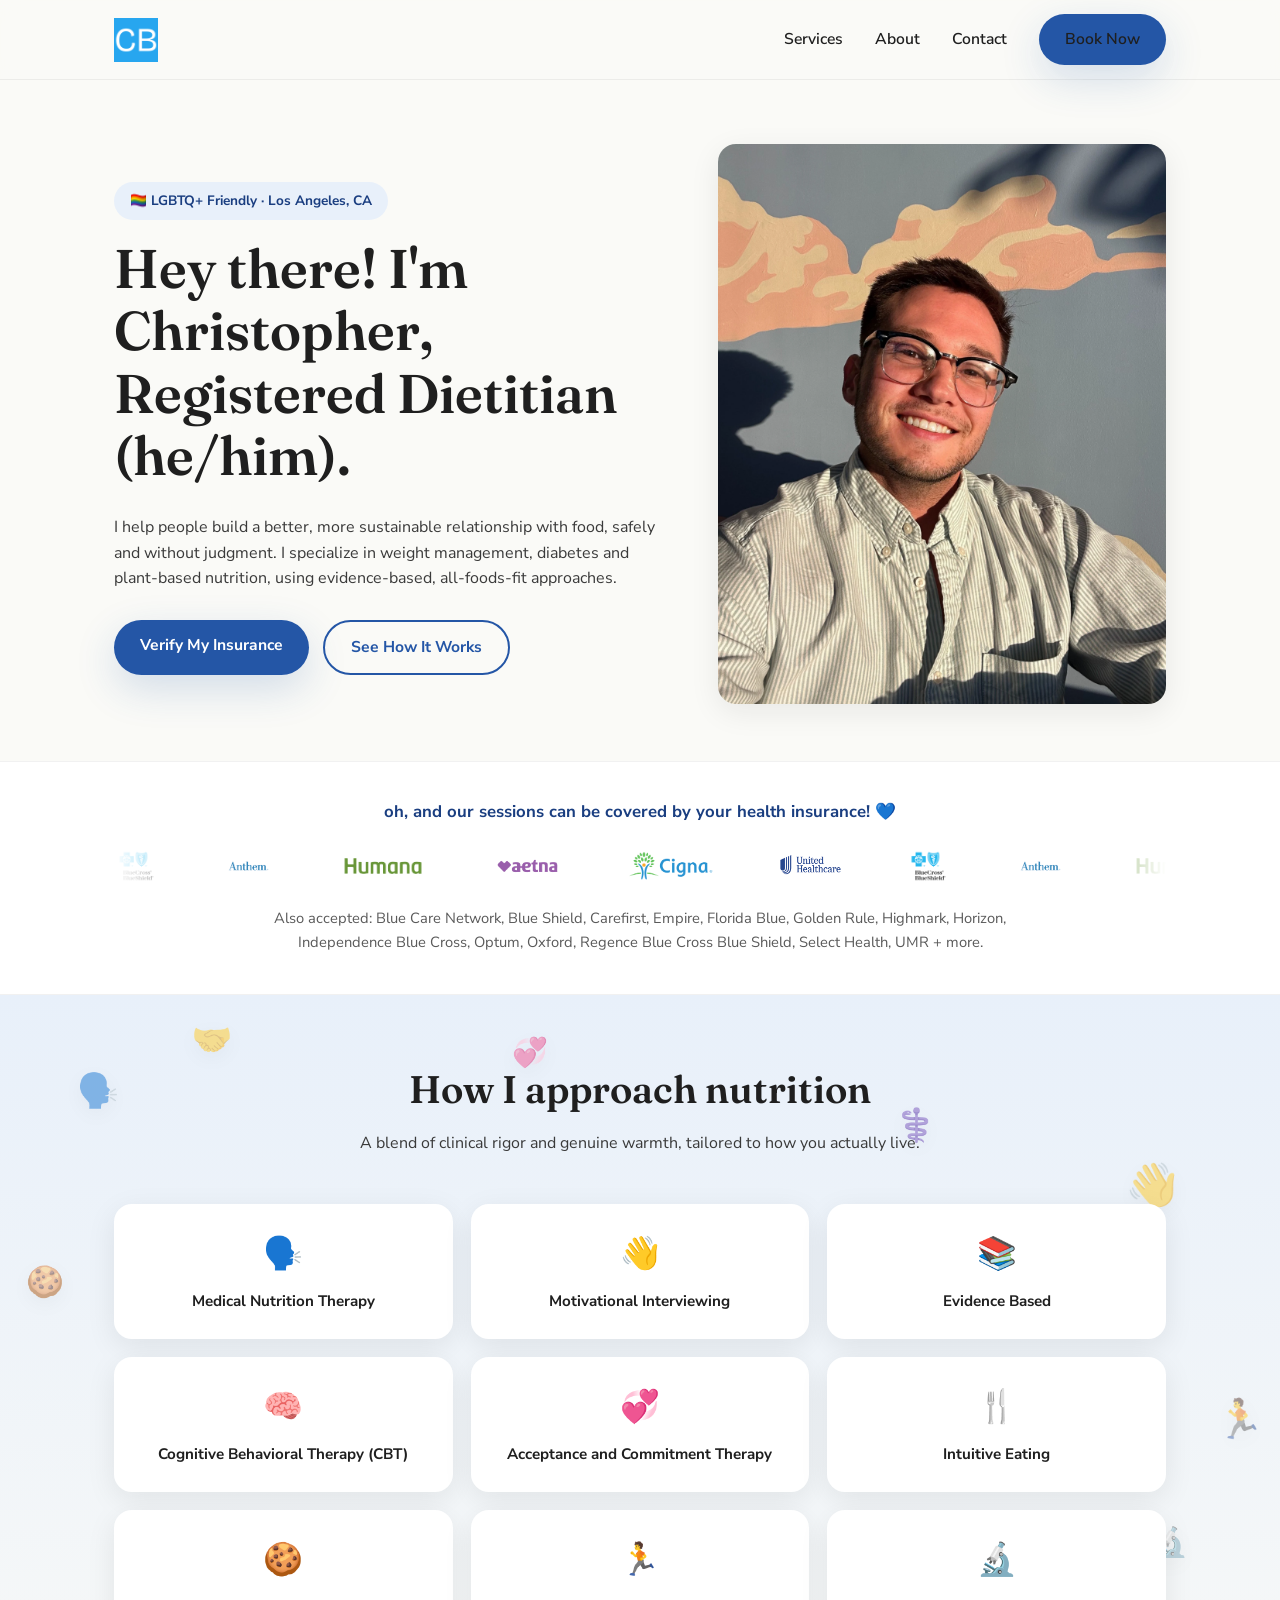
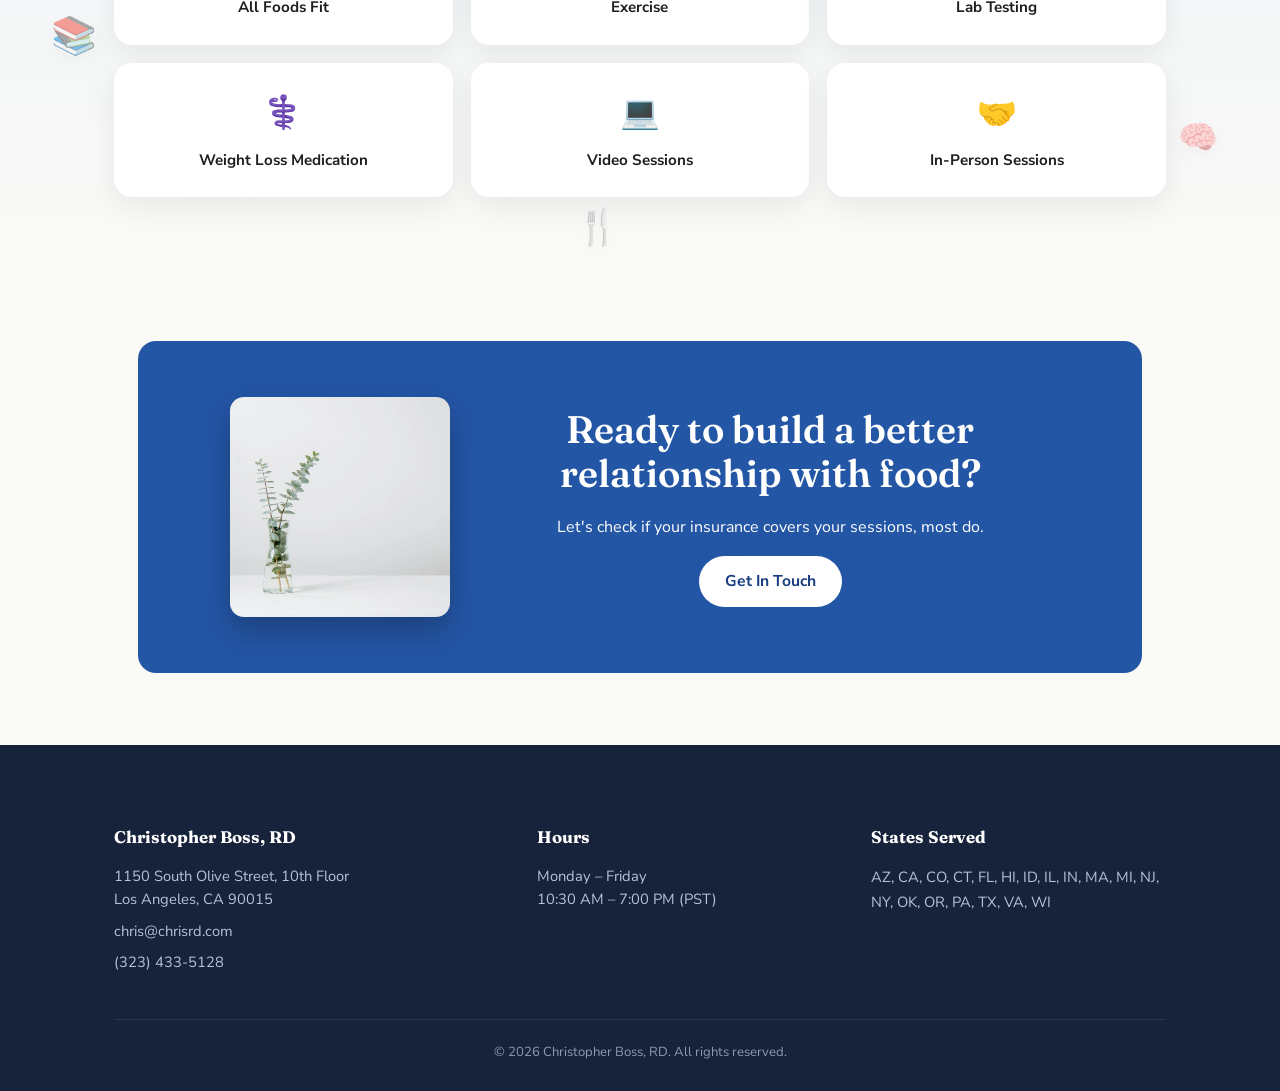
==== index.html @ 764173d0 "Site Christopher Boss, RD — repaginação chrisrd.com Home, Services, About e Contact com identidade v" ====
<!doctype html>
<html lang="en">
<head>
<meta charset="UTF-8">
<meta name="viewport" content="width=device-width, initial-scale=1.0">
<title>Christopher Boss, RD — LGBTQ+ Friendly Dietitian in Los Angeles</title>
<meta name="description" content="Christopher Boss, RD helps you build a better, more sustainable relationship with food. LGBTQ+ friendly nutrition counseling in Los Angeles, covered by most health insurance.">
<meta property="og:title" content="Christopher Boss, RD — Registered Dietitian in Los Angeles">
<meta property="og:description" content="Weight management, diabetes and plant-based nutrition counseling. Sessions can be covered by your health insurance.">
<meta property="og:image" content="assets/images/logo.png">
<link rel="icon" href="assets/images/logo.png">
<link rel="preconnect" href="https://fonts.googleapis.com">
<link rel="preconnect" href="https://fonts.gstatic.com" crossorigin>
<link href="https://fonts.googleapis.com/css2?family=Fraunces:wght@500;600;700&family=Nunito+Sans:wght@400;600;700;800&display=swap" rel="stylesheet">
<link rel="stylesheet" href="style.css">
</head>
<body>

<header class="site-header">
  <div class="container">
    <a href="index.html" class="logo"><img src="assets/images/logo.png" alt="Christopher Boss, RD"></a>
    <nav class="nav-links">
      <a href="services.html">Services</a>
      <a href="about.html">About</a>
      <a href="contact.html">Contact</a>
      <a href="contact.html" class="btn btn-primary">Book Now</a>
    </nav>
    <button class="menu-toggle" aria-label="Toggle menu">☰</button>
  </div>
</header>

<section class="hero">
  <div class="container">
    <div class="hero-text">
      <span class="eyebrow fade-up" style="animation-delay:0.05s">🏳️‍🌈 LGBTQ+ Friendly · Los Angeles, CA</span>
      <h1 class="fade-up" style="animation-delay:0.15s">Hey there! I'm Christopher, Registered Dietitian (he/him).</h1>
      <p class="fade-up" style="animation-delay:0.25s">I help people build a better, more sustainable relationship with food, safely and without judgment. I specialize in weight management, diabetes and plant-based nutrition, using evidence-based, all-foods-fit approaches.</p>
      <div class="hero-actions fade-up" style="animation-delay:0.35s">
        <a href="contact.html" class="btn btn-primary">Verify My Insurance</a>
        <a href="services.html" class="btn btn-outline">See How It Works</a>
      </div>
    </div>
    <div class="hero-photo fade-up" style="animation-delay:0.2s">
      <img src="assets/images/hero-christopher.jpg" alt="Christopher Boss, Registered Dietitian">
    </div>
  </div>
</section>

<section class="insurance-strip">
  <div class="container">
    <h3>oh, and our sessions can be covered by your health insurance! 💙</h3>
    <div class="logo-marquee-wrap">
      <div class="logo-marquee">
        <img src="assets/images/insurance-bcbs.png" alt="Blue Cross Blue Shield">
        <img src="assets/images/insurance-anthem.png" alt="Anthem">
        <img src="assets/images/insurance-humana.png" alt="Humana">
        <img src="assets/images/insurance-aetna.png" alt="Aetna">
        <img src="assets/images/insurance-cigna.png" alt="Cigna">
        <img src="assets/images/insurance-united.png" alt="United Healthcare">
        <img src="assets/images/insurance-bcbs.png" alt="Blue Cross Blue Shield">
        <img src="assets/images/insurance-anthem.png" alt="Anthem">
        <img src="assets/images/insurance-humana.png" alt="Humana">
        <img src="assets/images/insurance-aetna.png" alt="Aetna">
        <img src="assets/images/insurance-cigna.png" alt="Cigna">
        <img src="assets/images/insurance-united.png" alt="United Healthcare">
      </div>
    </div>
    <p class="insurance-full-list">Also accepted: Blue Care Network, Blue Shield, Carefirst, Empire, Florida Blue, Golden Rule, Highmark, Horizon, Independence Blue Cross, Optum, Oxford, Regence Blue Cross Blue Shield, Select Health, UMR + more.</p>
  </div>
</section>

<section class="modalities">
  <span class="float-emoji" style="top:8%; left:6%; font-size:2.1rem; animation-duration:8s; animation-delay:0s;">🗣️</span>
  <span class="float-emoji" style="top:18%; left:88%; font-size:2.6rem; animation-duration:10s; animation-delay:0.6s;">👋</span>
  <span class="float-emoji" style="top:70%; left:4%; font-size:2.3rem; animation-duration:9s; animation-delay:1.2s;">📚</span>
  <span class="float-emoji" style="top:82%; left:92%; font-size:2rem; animation-duration:7.5s; animation-delay:0.3s;">🧠</span>
  <span class="float-emoji" style="top:4%; left:40%; font-size:1.8rem; animation-duration:8.5s; animation-delay:1.6s;">💞</span>
  <span class="float-emoji" style="top:92%; left:45%; font-size:2.2rem; animation-duration:9.5s; animation-delay:0.9s;">🍴</span>
  <span class="float-emoji" style="top:30%; left:2%; font-size:1.9rem; animation-duration:8s; animation-delay:2s;">🍪</span>
  <span class="float-emoji" style="top:45%; left:95%; font-size:2.4rem; animation-duration:11s; animation-delay:0.4s;">🏃</span>
  <span class="float-emoji" style="top:60%; left:90%; font-size:1.8rem; animation-duration:7s; animation-delay:1.4s;">🔬</span>
  <span class="float-emoji" style="top:12%; left:70%; font-size:2rem; animation-duration:9s; animation-delay:1.8s;">⚕️</span>
  <span class="float-emoji" style="top:85%; left:15%; font-size:2.2rem; animation-duration:8.5s; animation-delay:0.7s;">💻</span>
  <span class="float-emoji" style="top:2%; left:15%; font-size:2rem; animation-duration:10s; animation-delay:1.1s;">🤝</span>

  <div class="container">
    <div class="modalities-header">
      <h2>How I approach nutrition</h2>
      <p>A blend of clinical rigor and genuine warmth, tailored to how you actually live.</p>
    </div>
    <div class="modality-grid">
      <div class="modality-card"><span class="emoji">🗣️</span><span class="label">Medical Nutrition Therapy</span></div>
      <div class="modality-card"><span class="emoji">👋</span><span class="label">Motivational Interviewing</span></div>
      <div class="modality-card"><span class="emoji">📚</span><span class="label">Evidence Based</span></div>
      <div class="modality-card"><span class="emoji">🧠</span><span class="label">Cognitive Behavioral Therapy (CBT)</span></div>
      <div class="modality-card"><span class="emoji">💞</span><span class="label">Acceptance and Commitment Therapy</span></div>
      <div class="modality-card"><span class="emoji">🍴</span><span class="label">Intuitive Eating</span></div>
      <div class="modality-card"><span class="emoji">🍪</span><span class="label">All Foods Fit</span></div>
      <div class="modality-card"><span class="emoji">🏃</span><span class="label">Exercise</span></div>
      <div class="modality-card"><span class="emoji">🔬</span><span class="label">Lab Testing</span></div>
      <div class="modality-card"><span class="emoji">⚕️</span><span class="label">Weight Loss Medication</span></div>
      <div class="modality-card"><span class="emoji">💻</span><span class="label">Video Sessions</span></div>
      <div class="modality-card"><span class="emoji">🤝</span><span class="label">In-Person Sessions</span></div>
    </div>
  </div>
</section>

<section>
  <div class="container">
    <div class="cta-band">
      <img class="cta-band-plant" src="assets/images/decor-eucalyptus.jpg" alt="Eucalyptus in a glass vase">
      <div class="cta-band-text">
        <h2>Ready to build a better relationship with food?</h2>
        <p>Let's check if your insurance covers your sessions, most do.</p>
        <a href="contact.html" class="btn btn-primary">Get In Touch</a>
      </div>
    </div>
  </div>
</section>

<footer class="site-footer">
  <div class="container">
    <div class="footer-grid">
      <div>
        <h4>Christopher Boss, RD</h4>
        <p>1150 South Olive Street, 10th Floor<br>Los Angeles, CA 90015</p>
        <a href="mailto:chris@chrisrd.com">chris@chrisrd.com</a>
        <a href="tel:+13234335128">(323) 433-5128</a>
      </div>
      <div>
        <h4>Hours</h4>
        <p>Monday – Friday<br>10:30 AM – 7:00 PM (PST)</p>
      </div>
      <div>
        <h4>States Served</h4>
        <p class="footer-states">AZ, CA, CO, CT, FL, HI, ID, IL, IN, MA, MI, NJ, NY, OK, OR, PA, TX, VA, WI</p>
      </div>
    </div>
    <div class="footer-bottom">&copy; 2026 Christopher Boss, RD. All rights reserved.</div>
  </div>
</footer>

<script src="script.js"></script>
</body>
</html>
---- style.css ----
/* Christopher Boss, RD — repaginação chrisrd.com */

:root {
  --bg: #FAFAF7;
  --primary: #2456A6;
  --primary-dark: #1A3E80;
  --secondary: #A8BFA0;
  --text: #1F1F1F;
  --accent-light: #E8F0FA;
  --white: #FFFFFF;
  --radius: 18px;
  --shadow: 0 8px 30px rgba(31, 31, 31, 0.08);
  --shadow-strong: 0 14px 40px rgba(36, 86, 166, 0.18);
}

* { box-sizing: border-box; }

html { scroll-behavior: smooth; }

body {
  margin: 0;
  background: var(--bg);
  color: var(--text);
  font-family: 'Nunito Sans', sans-serif;
  line-height: 1.6;
  overflow-x: hidden;
}

h1, h2, h3, .display {
  font-family: 'Fraunces', serif;
  font-weight: 600;
  line-height: 1.15;
  margin: 0 0 0.5em;
}

h1 { font-size: clamp(2.2rem, 5vw, 3.4rem); }
h2 { font-size: clamp(1.7rem, 3.5vw, 2.4rem); }
h3 { font-size: 1.3rem; }

p { margin: 0 0 1em; color: #3A3A3A; }

a { color: var(--primary); text-decoration: none; }

.container {
  max-width: 1100px;
  margin: 0 auto;
  padding: 0 24px;
}

section { padding: 72px 0; }

/* ---------- Header ---------- */

.site-header {
  position: sticky;
  top: 0;
  z-index: 100;
  background: rgba(250, 250, 247, 0.9);
  backdrop-filter: blur(10px);
  border-bottom: 1px solid rgba(31, 31, 31, 0.06);
}

.site-header .container {
  display: flex;
  align-items: center;
  justify-content: space-between;
  padding-top: 14px;
  padding-bottom: 14px;
}

.logo img { height: 44px; display: block; }

.nav-links {
  display: flex;
  align-items: center;
  gap: 32px;
}

.nav-links a {
  color: var(--text);
  font-weight: 600;
  font-size: 0.98rem;
}

.nav-links a:hover { color: var(--primary); }

.btn {
  display: inline-block;
  padding: 13px 26px;
  border-radius: 999px;
  font-weight: 700;
  font-size: 0.98rem;
  text-align: center;
  border: none;
  cursor: pointer;
  transition: transform 0.2s ease, box-shadow 0.2s ease;
}

.btn-primary {
  background: var(--primary);
  color: var(--white);
  box-shadow: var(--shadow-strong);
}

.btn-primary:hover {
  transform: translateY(-2px);
  box-shadow: 0 18px 44px rgba(36, 86, 166, 0.26);
  color: var(--white);
}

.btn-outline {
  background: transparent;
  color: var(--primary);
  border: 2px solid var(--primary);
}

.btn-outline:hover {
  background: var(--accent-light);
}

.nav-cta { display: none; }

.menu-toggle {
  display: none;
  background: none;
  border: none;
  font-size: 1.6rem;
  cursor: pointer;
  color: var(--text);
}

/* ---------- Hero ---------- */

.hero {
  padding: 64px 0 48px;
}

.hero .container {
  display: grid;
  grid-template-columns: 1.1fr 0.9fr;
  gap: 56px;
  align-items: center;
}

.hero-photo {
  position: relative;
}

.hero-photo img {
  width: 100%;
  border-radius: var(--radius);
  box-shadow: var(--shadow);
  aspect-ratio: 4/5;
  object-fit: cover;
}

.eyebrow {
  display: inline-flex;
  align-items: center;
  gap: 8px;
  background: var(--accent-light);
  color: var(--primary-dark);
  font-weight: 700;
  font-size: 0.85rem;
  padding: 8px 16px;
  border-radius: 999px;
  margin-bottom: 18px;
}

.hero-actions {
  display: flex;
  gap: 14px;
  margin-top: 28px;
  flex-wrap: wrap;
}

/* fade-in-up on load */

.fade-up {
  opacity: 0;
  transform: translateY(18px);
  animation: fadeUp 0.7s ease forwards;
}

@keyframes fadeUp {
  to { opacity: 1; transform: translateY(0); }
}

/* ---------- Insurance strip ---------- */

.insurance-strip {
  background: var(--white);
  padding: 40px 0;
  border-top: 1px solid rgba(31,31,31,0.06);
  border-bottom: 1px solid rgba(31,31,31,0.06);
}

.insurance-strip h3 {
  text-align: center;
  font-family: 'Nunito Sans', sans-serif;
  font-size: 1.05rem;
  font-weight: 700;
  color: var(--primary-dark);
  margin-bottom: 28px;
}

.logo-marquee-wrap {
  overflow: hidden;
  mask-image: linear-gradient(90deg, transparent, #000 10%, #000 90%, transparent);
  -webkit-mask-image: linear-gradient(90deg, transparent, #000 10%, #000 90%, transparent);
}

.logo-marquee {
  display: flex;
  gap: 64px;
  width: max-content;
  animation: marquee 26s linear infinite;
}

.logo-marquee img {
  height: 34px;
  object-fit: contain;
  opacity: 0.85;
}

@keyframes marquee {
  from { transform: translateX(0); }
  to { transform: translateX(-50%); }
}

.insurance-full-list {
  text-align: center;
  font-size: 0.92rem;
  color: #5A5A5A;
  max-width: 780px;
  margin: 24px auto 0;
}

/* ---------- Modalities / floating emoji section ---------- */

.modalities {
  position: relative;
  overflow: hidden;
  background: linear-gradient(180deg, var(--accent-light) 0%, var(--bg) 100%);
}

.modalities .container { position: relative; z-index: 2; }

.modalities-header {
  text-align: center;
  max-width: 640px;
  margin: 0 auto 48px;
}

.float-emoji {
  position: absolute;
  font-size: 2.4rem;
  z-index: 1;
  opacity: 0.5;
  animation: floaty 9s ease-in-out infinite;
  filter: drop-shadow(0 6px 10px rgba(31,31,31,0.08));
  pointer-events: none;
}

@keyframes floaty {
  0%   { transform: translate(0, 0) rotate(0deg); }
  25%  { transform: translate(8px, -18px) rotate(6deg); }
  50%  { transform: translate(-6px, -6px) rotate(-4deg); }
  75%  { transform: translate(-10px, -22px) rotate(5deg); }
  100% { transform: translate(0, 0) rotate(0deg); }
}

.modality-grid {
  display: grid;
  grid-template-columns: repeat(3, 1fr);
  gap: 18px;
}

.modality-card {
  background: var(--white);
  border-radius: var(--radius);
  padding: 24px 20px;
  text-align: center;
  box-shadow: var(--shadow);
  transition: transform 0.25s ease;
}

.modality-card:hover { transform: translateY(-4px); }

.modality-card .emoji {
  font-size: 2rem;
  display: block;
  margin-bottom: 10px;
}

.modality-card span.label {
  font-weight: 700;
  font-size: 0.95rem;
}

/* ---------- Generic content sections ---------- */

.section-title { text-align: center; max-width: 700px; margin: 0 auto 40px; }

.two-col {
  display: grid;
  grid-template-columns: 1fr 1fr;
  gap: 48px;
  align-items: center;
}

.card-list {
  display: grid;
  grid-template-columns: repeat(2, 1fr);
  gap: 14px;
}

.card-list .item {
  background: var(--white);
  border-radius: 14px;
  padding: 16px 18px;
  box-shadow: var(--shadow);
  font-weight: 600;
  font-size: 0.95rem;
}

.steps {
  display: grid;
  grid-template-columns: repeat(3, 1fr);
  gap: 24px;
}

.step {
  background: var(--white);
  border-radius: var(--radius);
  padding: 32px 24px;
  box-shadow: var(--shadow);
  position: relative;
}

.step .num {
  display: inline-flex;
  align-items: center;
  justify-content: center;
  width: 40px;
  height: 40px;
  border-radius: 50%;
  background: var(--primary);
  color: var(--white);
  font-family: 'Fraunces', serif;
  font-weight: 700;
  margin-bottom: 16px;
}

.cta-band {
  position: relative;
  overflow: visible;
  background: var(--primary);
  border-radius: var(--radius);
  padding: 56px 40px;
  color: var(--white);
  margin: 0 24px;
  display: flex;
  align-items: center;
  justify-content: center;
  gap: 40px;
}

.cta-band h2, .cta-band p { color: var(--white); }

.cta-band .btn-primary {
  background: var(--white);
  color: var(--primary-dark);
}

.cta-band .btn-primary:hover { color: var(--primary-dark); }

.cta-band-text {
  text-align: center;
  max-width: 560px;
}

.cta-band-plant {
  flex-shrink: 0;
  width: 220px;
  height: 220px;
  object-fit: cover;
  object-position: 20% center;
  border-radius: 14px;
  box-shadow: 0 14px 30px rgba(15, 27, 48, 0.35);
}

.session-card {
  display: grid;
  grid-template-columns: 200px 1fr;
  gap: 28px;
  align-items: center;
  background: var(--white);
  border-radius: var(--radius);
  box-shadow: var(--shadow);
  padding: 20px;
  margin-bottom: 24px;
}

.session-card img {
  width: 100%;
  height: 160px;
  object-fit: cover;
  border-radius: 12px;
}

.session-card .duration {
  display: inline-block;
  background: var(--accent-light);
  color: var(--primary-dark);
  font-weight: 700;
  font-size: 0.82rem;
  padding: 5px 12px;
  border-radius: 999px;
  margin-bottom: 8px;
}

.faq-item {
  background: var(--white);
  border-radius: 14px;
  box-shadow: var(--shadow);
  padding: 20px 24px;
  margin-bottom: 14px;
}

.faq-item h3 { margin-bottom: 6px; font-size: 1.05rem; }

.faq-item p { margin: 0; }

.about-photo-note img {
  width: 100%;
  border-radius: var(--radius);
  box-shadow: var(--shadow);
}

.fun-facts {
  display: flex;
  flex-wrap: wrap;
  gap: 12px;
  margin-top: 20px;
}

.fun-facts span {
  background: var(--accent-light);
  color: var(--primary-dark);
  font-weight: 700;
  font-size: 0.88rem;
  padding: 8px 16px;
  border-radius: 999px;
}

.contact-grid {
  display: grid;
  grid-template-columns: 1fr 1fr;
  gap: 40px;
  align-items: center;
}

.contact-info .item {
  display: flex;
  align-items: center;
  gap: 14px;
  background: var(--white);
  border-radius: 14px;
  padding: 16px 20px;
  box-shadow: var(--shadow);
  margin-bottom: 14px;
  font-weight: 600;
}

.contact-info .item .ic { font-size: 1.3rem; }

.contact-photo img {
  width: 100%;
  border-radius: var(--radius);
  box-shadow: var(--shadow);
}

/* ---------- Location / map ---------- */

.location-grid {
  display: grid;
  grid-template-columns: 1fr 1fr;
  gap: 20px;
}

.map-frame {
  border-radius: var(--radius);
  overflow: hidden;
  box-shadow: var(--shadow);
  aspect-ratio: 4/3;
}

.map-frame iframe {
  width: 100%;
  height: 100%;
  border: 0;
  display: block;
}

/* ---------- Footer ---------- */

.site-footer {
  background: #16233A;
  color: #E5EAF2;
  padding: 56px 0 28px;
}

.site-footer a { color: #E5EAF2; }
.site-footer a:hover { color: var(--secondary); }

.footer-grid {
  display: grid;
  grid-template-columns: 1.3fr 1fr 1fr;
  gap: 40px;
  margin-bottom: 36px;
}

.footer-grid h4 {
  font-family: 'Fraunces', serif;
  font-size: 1.05rem;
  margin-bottom: 14px;
  color: var(--white);
}

.footer-grid p, .footer-grid a {
  font-size: 0.92rem;
  color: #B7C2D6;
  display: block;
  margin-bottom: 8px;
}

.footer-states {
  font-size: 0.85rem;
  color: #8C9BB5;
  line-height: 1.7;
}

.footer-bottom {
  border-top: 1px solid rgba(255,255,255,0.08);
  padding-top: 22px;
  text-align: center;
  font-size: 0.82rem;
  color: #8C9BB5;
}

/* ---------- Responsive ---------- */

@media (max-width: 860px) {
  .hero .container { grid-template-columns: 1fr; }
  .hero-photo { order: -1; max-width: 340px; margin: 0 auto; }
  .modality-grid { grid-template-columns: repeat(2, 1fr); }
  .two-col { grid-template-columns: 1fr; }
  .card-list { grid-template-columns: 1fr; }
  .steps { grid-template-columns: 1fr; }
  .session-card { grid-template-columns: 1fr; }
  .footer-grid { grid-template-columns: 1fr; gap: 28px; }
  .contact-grid { grid-template-columns: 1fr; }
  .location-grid { grid-template-columns: 1fr; }
  .cta-band { display: block; position: relative; overflow: hidden; text-align: center; padding: 44px 28px; }
  .cta-band-plant {
    position: absolute;
    inset: 0;
    width: 100%;
    height: 100%;
    opacity: 0.28;
    border-radius: 0;
    box-shadow: none;
    object-position: center;
  }
  .cta-band-text { position: relative; z-index: 1; max-width: 100%; }
  .nav-links { display: none; }
  .menu-toggle { display: block; }
  .nav-links.open {
    display: flex;
    flex-direction: column;
    position: absolute;
    top: 100%;
    left: 0;
    right: 0;
    background: var(--white);
    padding: 20px 24px;
    box-shadow: var(--shadow);
    gap: 18px;
  }
  .float-emoji { display: none; }
}

@media (max-width: 560px) {
  .modality-grid { grid-template-columns: 1fr; }
  section { padding: 52px 0; }
}
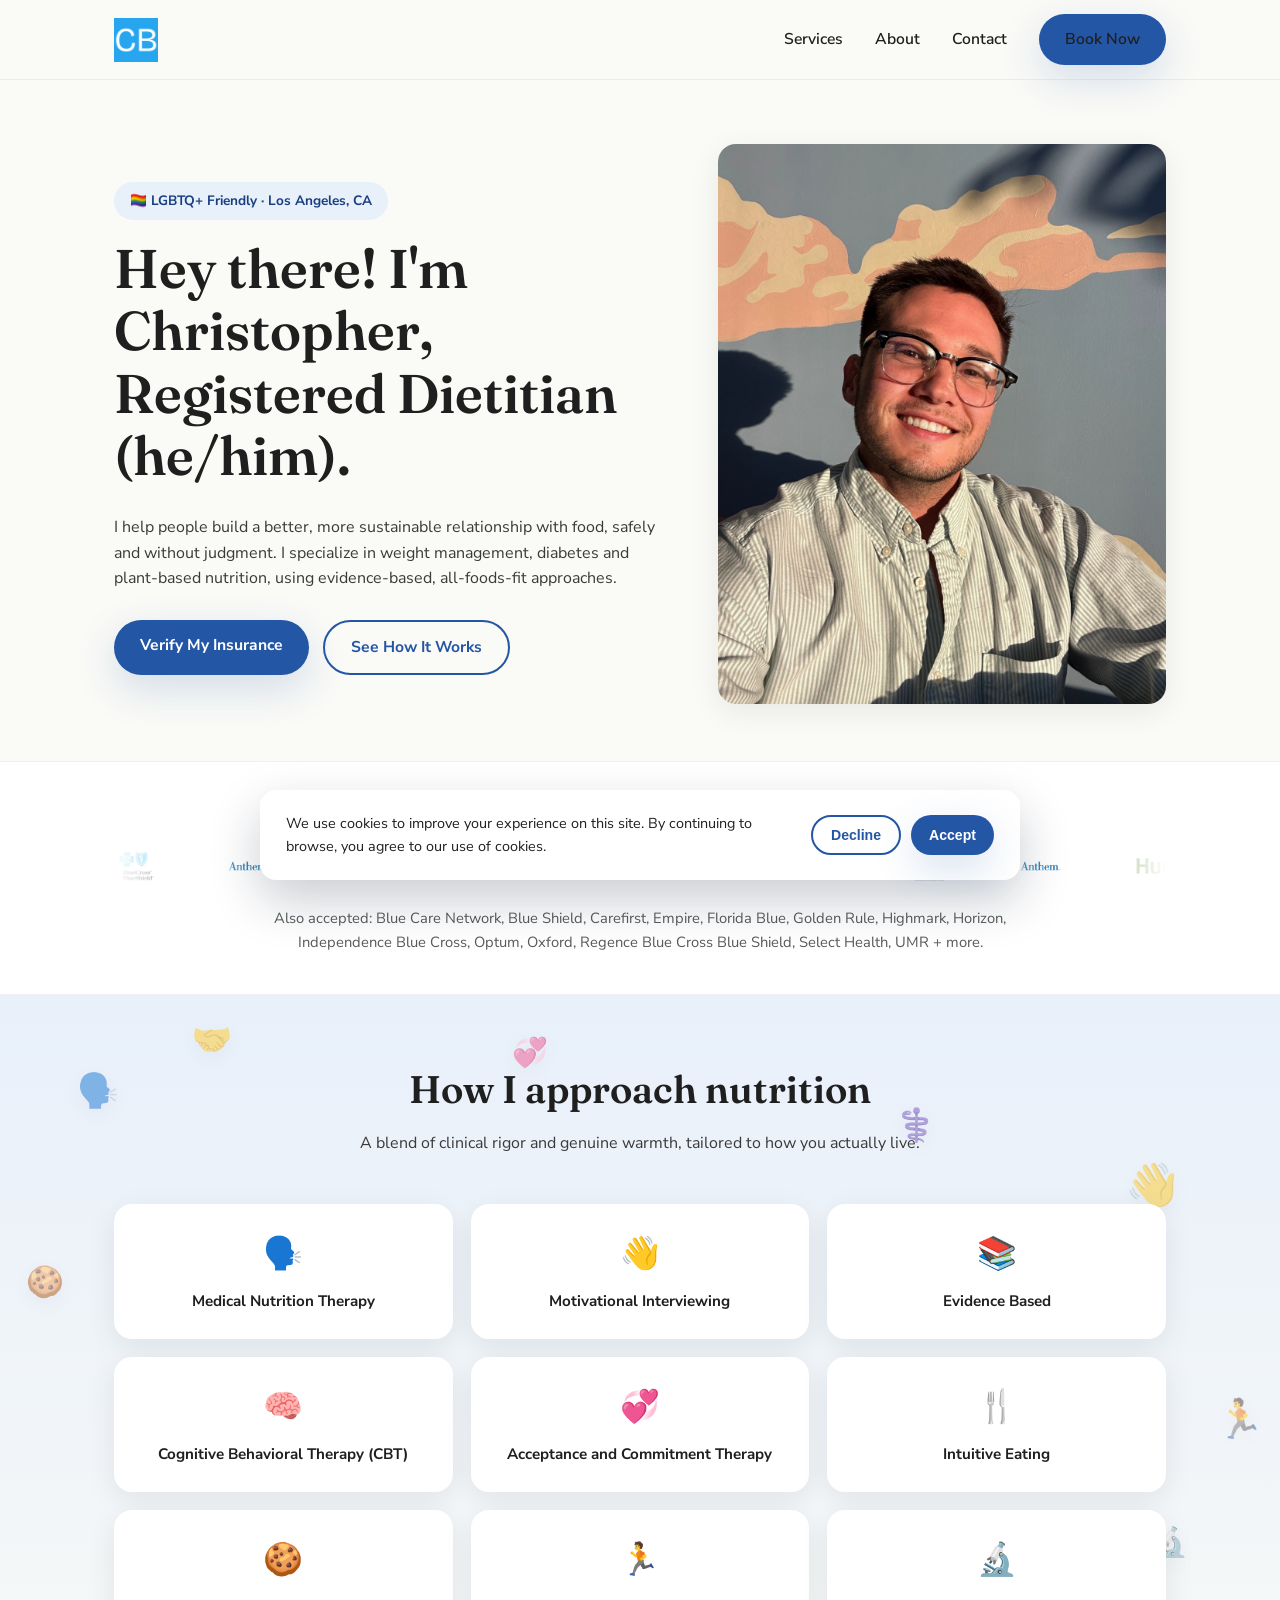
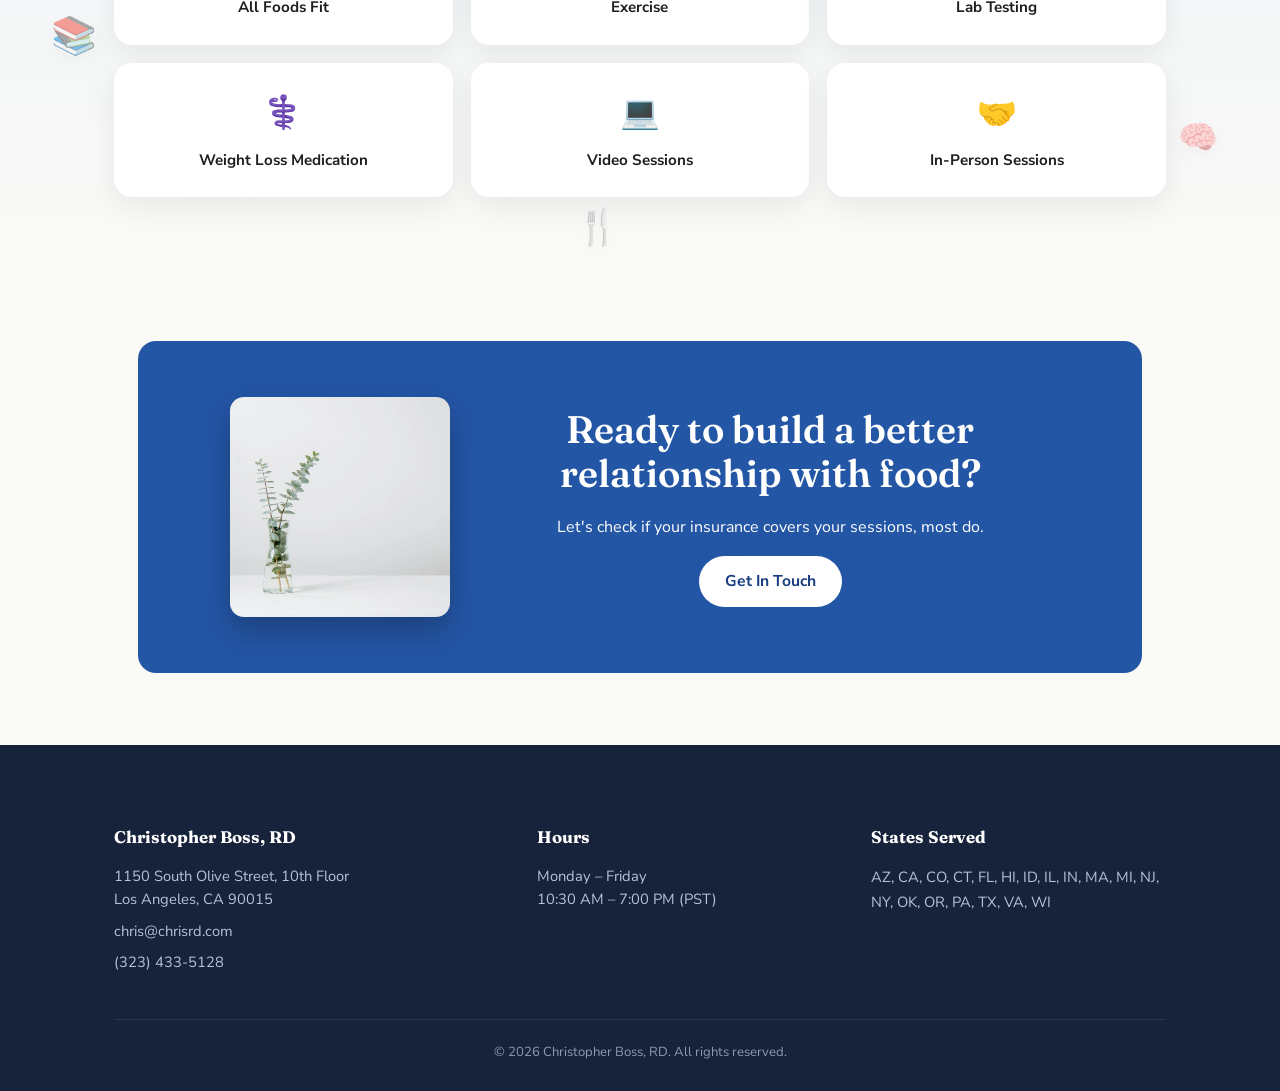
==== commit 697fc32d: "Adiciona banner de aceite de cookies Aparece uma vez por navegador (localStorage), com opção de acei" ====
--- a/index.html
+++ b/index.html
@@ -140,6 +140,14 @@
   </div>
 </footer>
 
+<div id="cookie-banner" class="cookie-banner" hidden>
+  <p>We use cookies to improve your experience on this site. By continuing to browse, you agree to our use of cookies.</p>
+  <div class="cookie-banner-actions">
+    <button id="cookie-decline" class="btn btn-outline btn-sm" type="button">Decline</button>
+    <button id="cookie-accept" class="btn btn-primary btn-sm" type="button">Accept</button>
+  </div>
+</div>
+
 <script src="script.js"></script>
 </body>
 </html>
--- a/style.css
+++ b/style.css
@@ -24,6 +24,11 @@
   font-family: 'Nunito Sans', sans-serif;
   line-height: 1.6;
   overflow-x: hidden;
+  -webkit-user-select: none;
+  -moz-user-select: none;
+  -ms-user-select: none;
+  user-select: none;
+  -webkit-touch-callout: none;
 }
 
 h1, h2, h3, .display {
@@ -161,10 +166,12 @@
   background: var(--accent-light);
   color: var(--primary-dark);
   font-weight: 700;
-  font-size: 0.85rem;
-  padding: 8px 16px;
+  font-size: clamp(0.66rem, 2.6vw, 0.85rem);
+  white-space: nowrap;
+  padding: clamp(6px, 1.8vw, 8px) clamp(10px, 3.2vw, 16px);
   border-radius: 999px;
   margin-bottom: 18px;
+  max-width: 100%;
 }
 
 .hero-actions {
@@ -549,11 +556,71 @@
   color: #8C9BB5;
 }
 
+/* ---------- Cookie banner ---------- */
+
+.cookie-banner {
+  position: fixed;
+  left: 20px;
+  right: 20px;
+  bottom: 20px;
+  z-index: 300;
+  background: var(--white);
+  border-radius: 16px;
+  box-shadow: 0 20px 50px rgba(15, 27, 48, 0.22);
+  padding: 22px 26px;
+  display: flex;
+  align-items: center;
+  justify-content: space-between;
+  gap: 24px;
+  max-width: 760px;
+  margin: 0 auto;
+}
+
+.cookie-banner p {
+  margin: 0;
+  font-size: 0.9rem;
+  color: var(--text);
+  flex: 1;
+}
+
+.cookie-banner-actions {
+  display: flex;
+  gap: 10px;
+  flex-shrink: 0;
+}
+
+.btn-sm {
+  padding: 10px 18px;
+  font-size: 0.88rem;
+}
+
 /* ---------- Responsive ---------- */
 
 @media (max-width: 860px) {
-  .hero .container { grid-template-columns: 1fr; }
-  .hero-photo { order: -1; max-width: 340px; margin: 0 auto; }
+  .hero { padding: 16px 0 32px; }
+  .hero .container { display: block; position: relative; }
+  .hero-photo {
+    position: absolute;
+    inset: 0;
+    width: 100%;
+    height: 100%;
+    max-width: none;
+    margin: 0;
+    border-radius: var(--radius);
+    overflow: hidden;
+    z-index: 0;
+  }
+  .hero-photo img {
+    height: 100%;
+    opacity: 0.28;
+    border-radius: var(--radius);
+    box-shadow: none;
+  }
+  .hero-text {
+    position: relative;
+    z-index: 1;
+    padding: 24px 24px 32px;
+  }
   .modality-grid { grid-template-columns: repeat(2, 1fr); }
   .two-col { grid-template-columns: 1fr; }
   .card-list { grid-template-columns: 1fr; }
@@ -562,6 +629,16 @@
   .footer-grid { grid-template-columns: 1fr; gap: 28px; }
   .contact-grid { grid-template-columns: 1fr; }
   .location-grid { grid-template-columns: 1fr; }
+  .cookie-banner {
+    flex-direction: column;
+    align-items: stretch;
+    text-align: center;
+    left: 12px;
+    right: 12px;
+    bottom: 12px;
+    padding: 20px;
+  }
+  .cookie-banner-actions { justify-content: center; }
   .cta-band { display: block; position: relative; overflow: hidden; text-align: center; padding: 44px 28px; }
   .cta-band-plant {
     position: absolute;
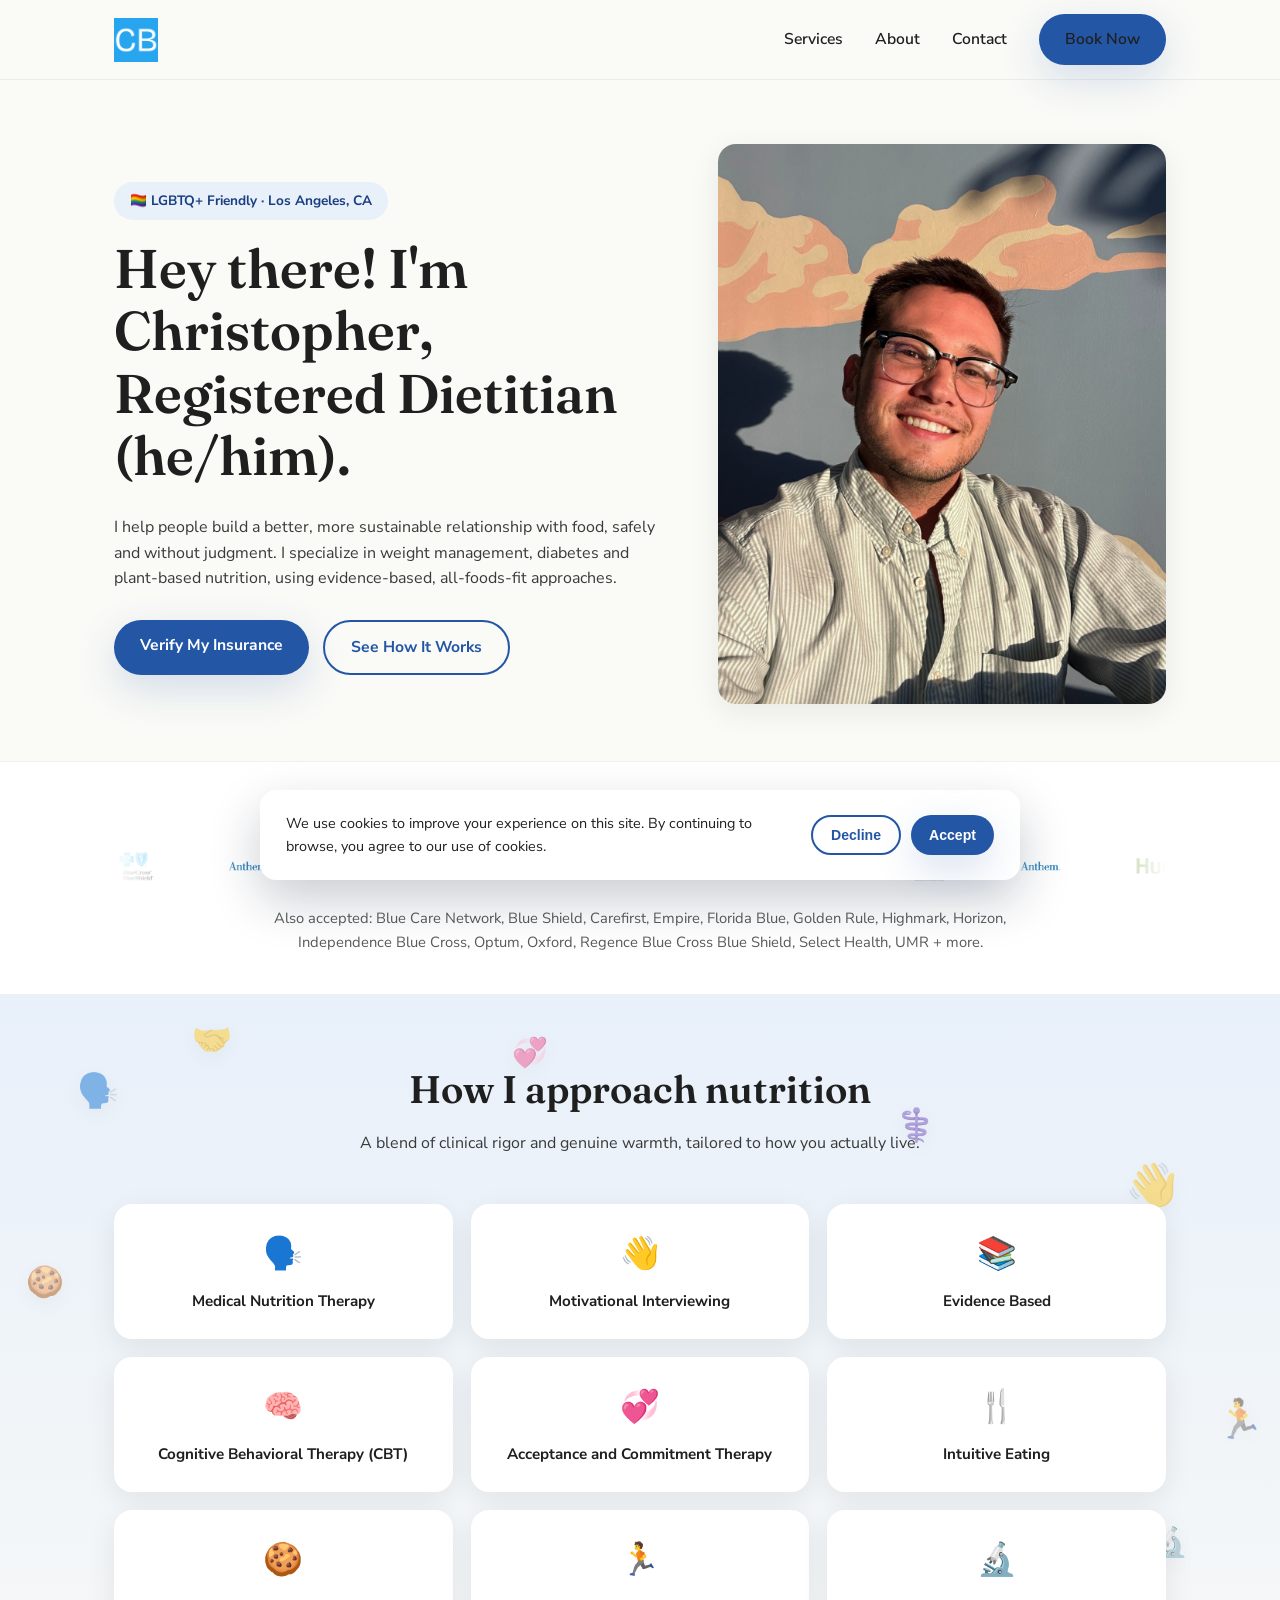
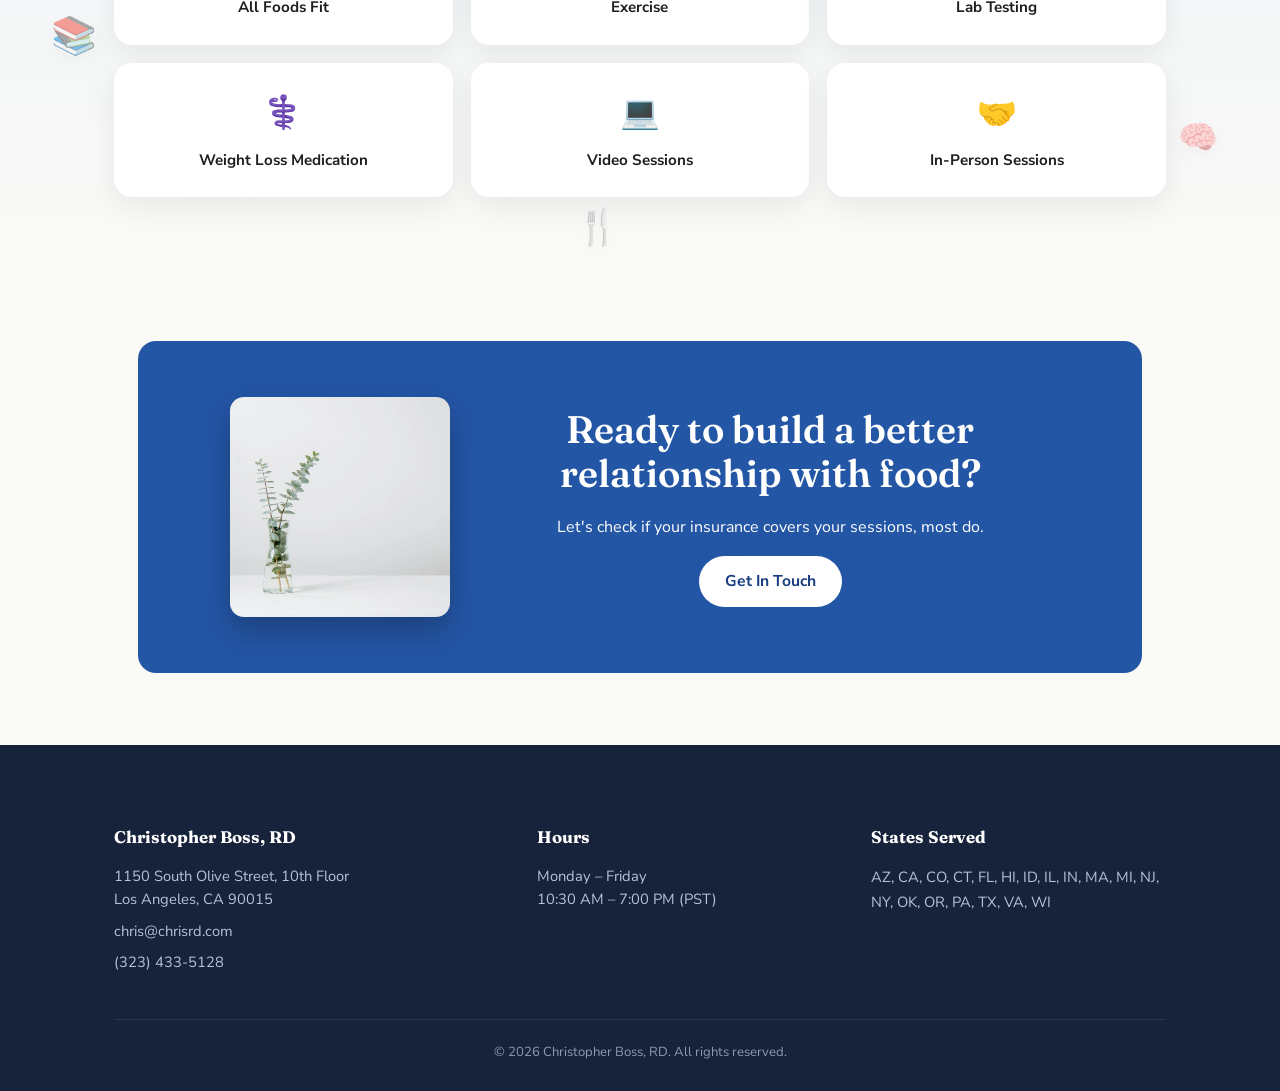
==== commit 136a93b8: "Install and Configure Vercel Web Analytics Successfully installed and configured Vercel Web Analytic" ====
--- a/index.html
+++ b/index.html
@@ -13,6 +13,7 @@
 <link rel="preconnect" href="https://fonts.gstatic.com" crossorigin>
 <link href="https://fonts.googleapis.com/css2?family=Fraunces:wght@500;600;700&family=Nunito+Sans:wght@400;600;700;800&display=swap" rel="stylesheet">
 <link rel="stylesheet" href="style.css">
+<script defer src="https://cdn.vercel-insights.com/v1/script.js"></script>
 </head>
 <body>
 
--- a/style.css
+++ b/style.css
@@ -82,12 +82,29 @@
 }
 
 .nav-links a {
+  position: relative;
   color: var(--text);
   font-weight: 600;
   font-size: 0.98rem;
+  transition: color 0.2s ease;
 }
 
 .nav-links a:hover { color: var(--primary); }
+
+.nav-links a.active {
+  color: var(--primary);
+}
+
+.nav-links a.active:not(.btn)::after {
+  content: '';
+  position: absolute;
+  left: 0;
+  right: 0;
+  bottom: -8px;
+  height: 2px;
+  border-radius: 2px;
+  background: var(--primary);
+}
 
 .btn {
   display: inline-block;
@@ -574,6 +591,20 @@
   gap: 24px;
   max-width: 760px;
   margin: 0 auto;
+  opacity: 0;
+  transform: translateY(20px);
+  pointer-events: none;
+  transition: opacity 0.5s ease, transform 0.5s ease;
+}
+
+.cookie-banner.visible {
+  opacity: 1;
+  transform: translateY(0);
+  pointer-events: auto;
+}
+
+.cookie-banner[hidden] {
+  display: none;
 }
 
 .cookie-banner p {
